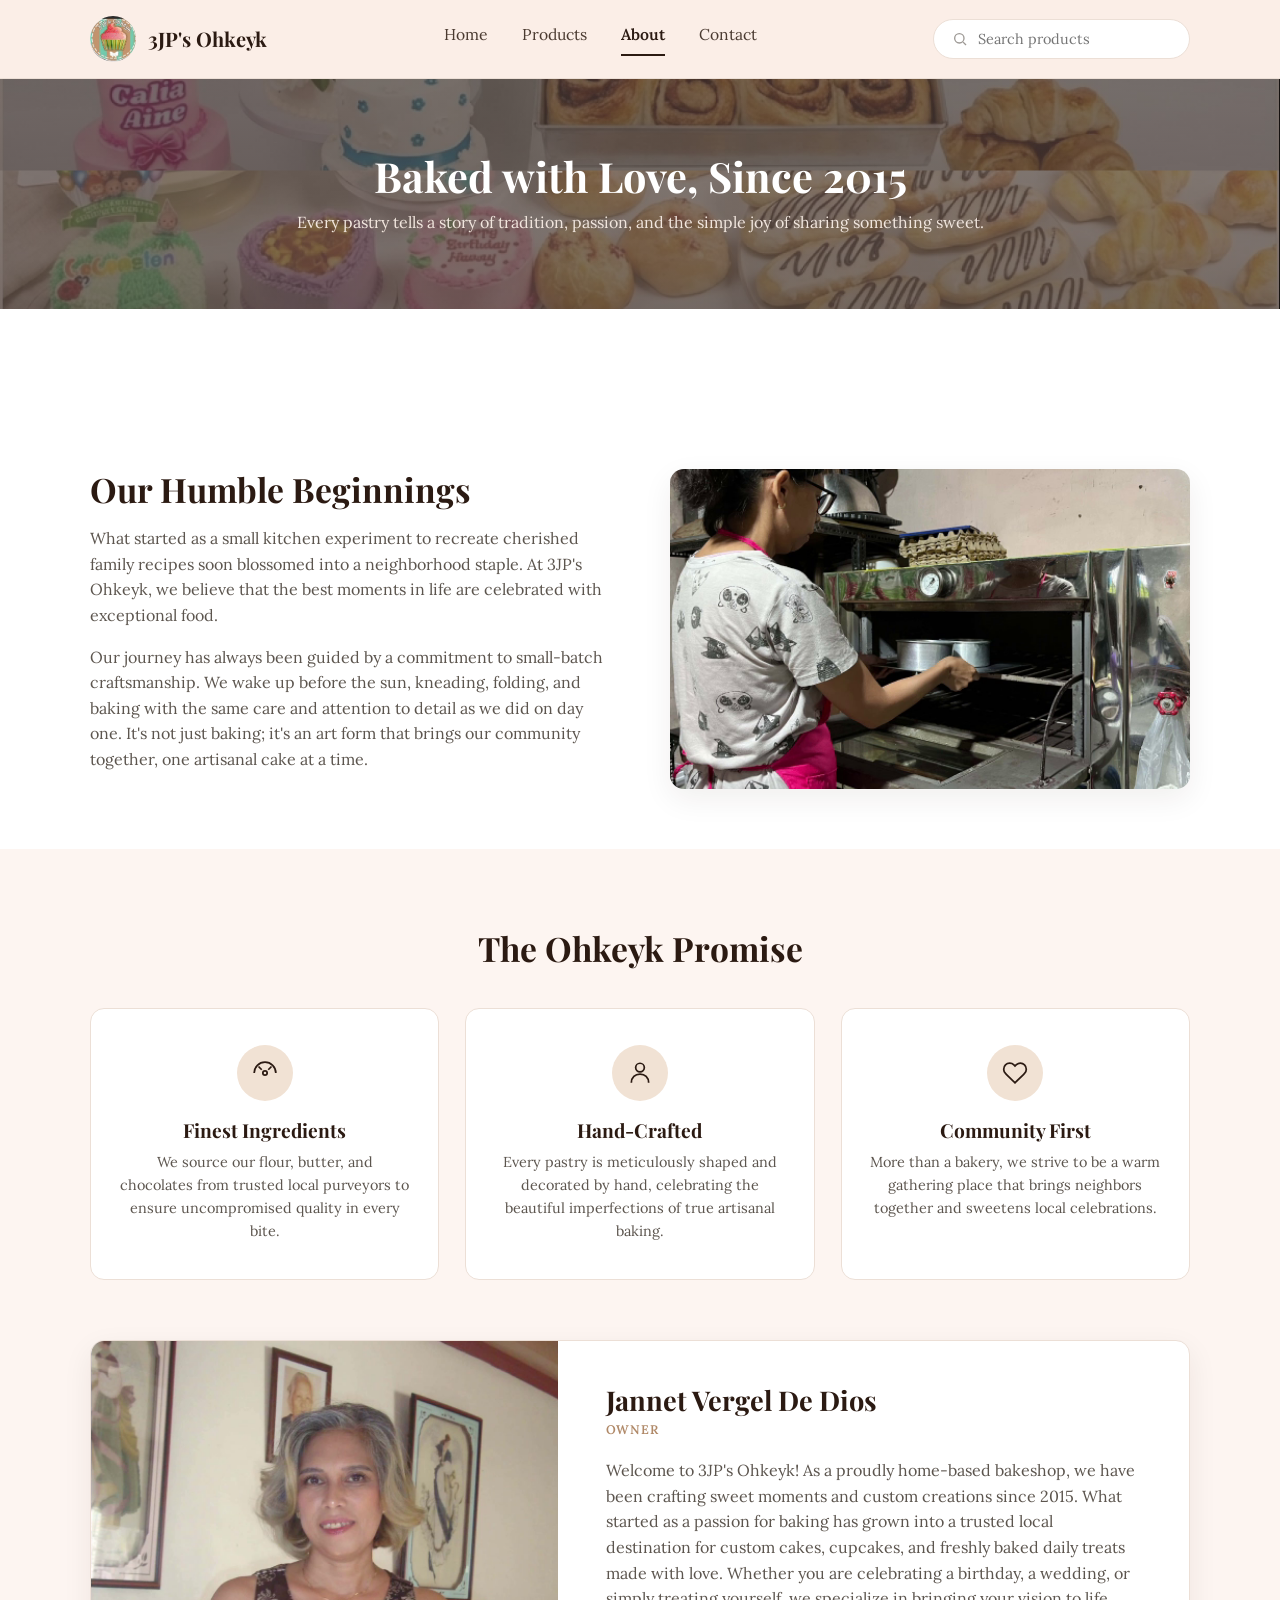
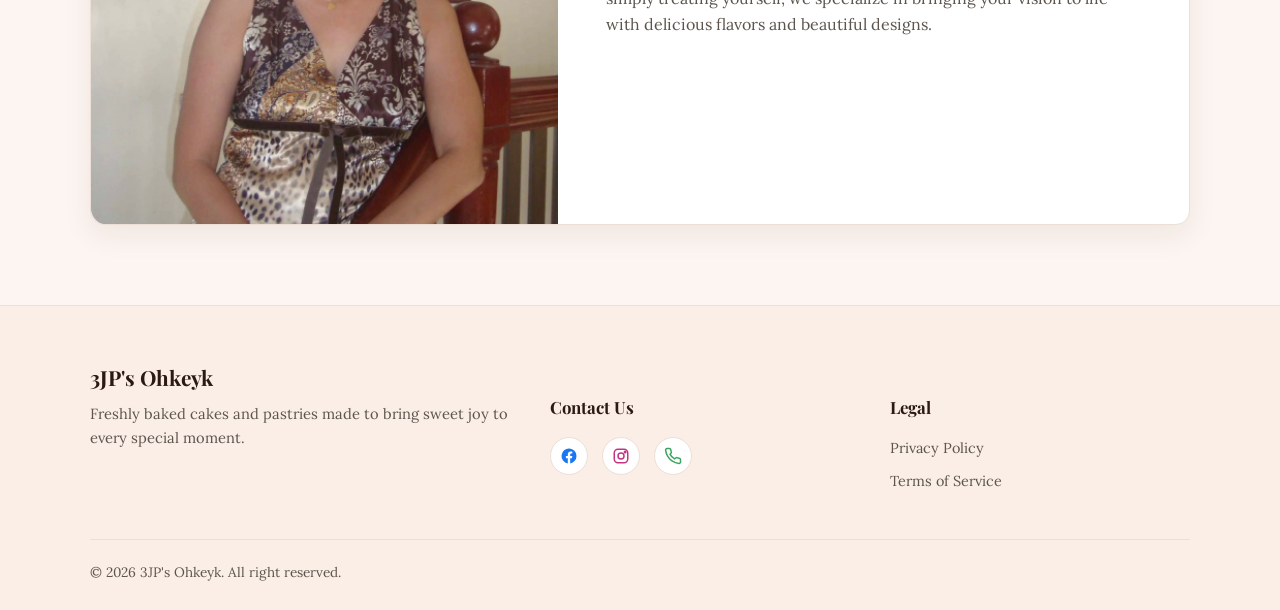
==== about.html @ d8cfd10f "Initial commit: homepage, navigation, and product pages" ====
<!DOCTYPE html>
<html lang="en">
<head>
<meta charset="UTF-8">
<meta name="viewport" content="width=device-width, initial-scale=1.0">
<title>About Us — 3JP's Ohkeyk</title>
<link rel="stylesheet" href="css/style.css">
</head>
<body>

<header class="site-header">
  <div class="container">
    <a href="index.html" class="brand">
      <img src="images/logo.png" alt="3JP's Ohkeyk logo">
      <span>3JP's Ohkeyk</span>
    </a>

    <nav class="main-nav">
      <a href="index.html">Home</a>
      <a href="products.html">Products</a>
      <a href="about.html" class="active">About</a>
      <a href="contact.html">Contact</a>
    </nav>

    <div class="search-box">
      <svg width="16" height="16" viewBox="0 0 24 24" fill="none" stroke="currentColor" stroke-width="2"><circle cx="11" cy="11" r="7"></circle><line x1="21" y1="21" x2="16.65" y2="16.65"></line></svg>
      <input type="text" placeholder="Search products">
    </div>

    <button class="nav-toggle" aria-label="Toggle navigation">
      <svg viewBox="0 0 24 24" fill="none" stroke="currentColor" stroke-width="2"><line x1="3" y1="6" x2="21" y2="6"></line><line x1="3" y1="12" x2="21" y2="12"></line><line x1="3" y1="18" x2="21" y2="18"></line></svg>
    </button>
  </div>
</header>

<section class="about-banner">
  <div class="container">
    <h1>Baked with Love, Since 2015</h1>
    <p>Every pastry tells a story of tradition, passion, and the simple joy of sharing something sweet.</p>
  </div>
</section>

<section style="padding-bottom:0;">
  <div class="container">
    <div class="about-intro">
      <div>
        <h2>Our Humble Beginnings</h2>
        <p>What started as a small kitchen experiment to recreate cherished family recipes soon blossomed into a neighborhood staple. At 3JP's Ohkeyk, we believe that the best moments in life are celebrated with exceptional food.</p>
        <p>Our journey has always been guided by a commitment to small-batch craftsmanship. We wake up before the sun, kneading, folding, and baking with the same care and attention to detail as we did on day one. It's not just baking; it's an art form that brings our community together, one artisanal cake at a time.</p>
      </div>
      <img src="images/workshop.png" alt="Baking in the kitchen">
    </div>
  </div>
</section>

<section class="section-alt">
  <div class="container">
    <div class="section-head" style="margin-bottom:10px;">
      <h2 style="font-size:2.1rem;">The Ohkeyk Promise</h2>
    </div>
    <div class="promise-grid">
      <div class="promise-card">
        <div class="icon">
          <svg width="26" height="26" viewBox="0 0 24 24" fill="none" stroke="var(--ink)" stroke-width="1.6"><path d="M2 12a10 10 0 0 1 20 0"></path><circle cx="12" cy="12" r="2"></circle><path d="M6 6l3 3M18 6l-3 3"></path></svg>
        </div>
        <h3>Finest Ingredients</h3>
        <p>We source our flour, butter, and chocolates from trusted local purveyors to ensure uncompromised quality in every bite.</p>
      </div>
      <div class="promise-card">
        <div class="icon">
          <svg width="26" height="26" viewBox="0 0 24 24" fill="none" stroke="var(--ink)" stroke-width="1.6"><path d="M4 21c0-5 3.5-8 8-8s8 3 8 8"></path><circle cx="12" cy="7" r="4"></circle></svg>
        </div>
        <h3>Hand-Crafted</h3>
        <p>Every pastry is meticulously shaped and decorated by hand, celebrating the beautiful imperfections of true artisanal baking.</p>
      </div>
      <div class="promise-card">
        <div class="icon">
          <svg width="26" height="26" viewBox="0 0 24 24" fill="none" stroke="var(--ink)" stroke-width="1.6"><path d="M20.8 4.6a5.5 5.5 0 0 0-7.8 0L12 5.6l-1-1a5.5 5.5 0 1 0-7.8 7.8l1 1L12 21l7.8-7.6 1-1a5.5 5.5 0 0 0 0-7.8z"></path></svg>
        </div>
        <h3>Community First</h3>
        <p>More than a bakery, we strive to be a warm gathering place that brings neighbors together and sweetens local celebrations.</p>
      </div>
    </div>

    <div class="owner-card">
      <img src="images/owner.png" alt="Jannet Vergel De Dios, owner">
      <div class="owner-body">
        <h3>Jannet Vergel De Dios</h3>
        <span class="owner-role">Owner</span>
        <p>Welcome to 3JP's Ohkeyk! As a proudly home-based bakeshop, we have been crafting sweet moments and custom creations since 2015. What started as a passion for baking has grown into a trusted local destination for custom cakes, cupcakes, and freshly baked daily treats made with love. Whether you are celebrating a birthday, a wedding, or simply treating yourself, we specialize in bringing your vision to life with delicious flavors and beautiful designs.</p>
      </div>
    </div>
  </div>
</section>

<footer class="site-footer">
  <div class="container">
    <div class="footer-grid">
      <div class="footer-col">
        <h4>3JP's Ohkeyk</h4>
        <p>Freshly baked cakes and pastries made to bring sweet joy to every special moment.</p>
      </div>
      <div class="footer-col">
        <h5>Contact Us</h5>
        <div class="social-row">
          <a href="https://facebook.com" aria-label="Facebook"><svg width="18" height="18" viewBox="0 0 24 24" fill="#1877F2"><path d="M22 12a10 10 0 1 0-11.6 9.9v-7H7.9V12h2.5V9.8c0-2.5 1.5-3.9 3.8-3.9 1.1 0 2.2.2 2.2.2v2.4h-1.2c-1.2 0-1.6.8-1.6 1.6V12h2.8l-.4 2.9h-2.4v7A10 10 0 0 0 22 12z"/></svg></a>
          <a href="https://instagram.com" aria-label="Instagram"><svg width="18" height="18" viewBox="0 0 24 24" fill="none" stroke="#C13584" stroke-width="2"><rect x="3" y="3" width="18" height="18" rx="5"></rect><circle cx="12" cy="12" r="4"></circle><circle cx="17.5" cy="6.5" r="1"></circle></svg></a>
          <a href="tel:+639169180803" aria-label="Phone"><svg width="18" height="18" viewBox="0 0 24 24" fill="none" stroke="#3BA55D" stroke-width="2"><path d="M22 16.92v3a2 2 0 0 1-2.18 2 19.79 19.79 0 0 1-8.63-3.07 19.5 19.5 0 0 1-6-6 19.79 19.79 0 0 1-3.07-8.67A2 2 0 0 1 4.11 2h3a2 2 0 0 1 2 1.72c.12.9.32 1.78.6 2.63a2 2 0 0 1-.45 2.11L8.09 9.91a16 16 0 0 0 6 6l1.45-1.17a2 2 0 0 1 2.11-.45c.85.28 1.73.48 2.63.6A2 2 0 0 1 22 16.92z"></path></svg></a>
        </div>
      </div>
      <div class="footer-col legal-links">
        <h5>Legal</h5>
        <a href="#">Privacy Policy</a>
        <a href="#">Terms of Service</a>
      </div>
    </div>
    <div class="footer-bottom">© 2026 3JP's Ohkeyk. All right reserved.</div>
  </div>
</footer>

<script src="js/main.js"></script>
</body>
</html>
---- css/style.css ----
@import url('https://fonts.googleapis.com/css2?family=Playfair+Display:wght@500;600;700;800&family=Lora:ital,wght@0,400;0,500;0,600;1,400&display=swap');

:root{
  --cream:        #fbeee7;
  --cream-soft:   #fdf5f1;
  --white:        #ffffff;
  --ink:          #2b1a12;
  --ink-soft:     #4a3a30;
  --body-text:    #5c554e;
  --border:       #ecdfd6;
  --tan:          #b08968;
  --tan-soft:     #f1e2d4;
  --shadow:       0 10px 30px rgba(43,26,18,0.07);
  --radius:       14px;
}

*, *::before, *::after{ box-sizing:border-box; }

html{ scroll-behavior:smooth; }

body{
  margin:0;
  font-family:'Lora', serif;
  color:var(--body-text);
  background:var(--white);
  line-height:1.6;
  -webkit-font-smoothing:antialiased;
}

h1,h2,h3,h4{
  font-family:'Playfair Display', serif;
  color:var(--ink);
  margin:0 0 .5em;
  line-height:1.15;
  font-weight:700;
}

p{ margin:0 0 1em; }

a{ color:inherit; text-decoration:none; }

img{ max-width:100%; display:block; }

.container{
  max-width:1180px;
  margin:0 auto;
  padding:0 40px;
}

/* ---------- Buttons ---------- */
.btn{
  display:inline-block;
  padding:14px 30px;
  border-radius:30px;
  font-family:'Lora', serif;
  font-weight:600;
  font-size:0.95rem;
  cursor:pointer;
  border:1px solid transparent;
  transition:transform .18s ease, box-shadow .18s ease, background .18s ease;
}
.btn:hover{ transform:translateY(-2px); }

.btn-dark{
  background:var(--ink);
  color:var(--white);
}
.btn-dark:hover{ background:#3c2718; box-shadow:0 10px 22px rgba(43,26,18,.25); }

.btn-outline{
  background:var(--white);
  color:var(--ink);
  border:1px solid var(--border);
}
.btn-outline:hover{ box-shadow:0 10px 22px rgba(43,26,18,.1); }

.btn-pill-toggle{
  padding:12px 26px;
  border-radius:30px;
  font-weight:600;
  border:1px solid var(--border);
  background:var(--white);
  color:var(--ink-soft);
  cursor:pointer;
  font-family:'Lora',serif;
  font-size:.95rem;
}
.btn-pill-toggle.active{
  background:var(--ink);
  color:var(--white);
  border-color:var(--ink);
}

/* ---------- Header ---------- */
.site-header{
  background:var(--cream);
  border-bottom:1px solid var(--border);
  position:sticky;
  top:0;
  z-index:50;
}
.site-header .container{
  display:flex;
  align-items:center;
  justify-content:space-between;
  padding-top:16px;
  padding-bottom:16px;
  gap:24px;
}
.brand{
  display:flex;
  align-items:center;
  gap:12px;
}
.brand img{
  width:46px;
  height:46px;
  border-radius:50%;
  object-fit:cover;
}
.brand span{
  font-family:'Playfair Display', serif;
  font-weight:700;
  font-size:1.25rem;
  color:var(--ink);
  white-space:nowrap;
}

.main-nav{
  display:flex;
  align-items:center;
  gap:34px;
}
.main-nav a{
  font-size:.98rem;
  color:var(--ink-soft);
  padding-bottom:6px;
  border-bottom:2px solid transparent;
  transition:color .15s ease, border-color .15s ease;
}
.main-nav a:hover{ color:var(--ink); }
.main-nav a.active{
  color:var(--ink);
  font-weight:600;
  border-bottom-color:var(--ink);
}

.search-box{
  display:flex;
  align-items:center;
  gap:8px;
  background:var(--white);
  border:1px solid var(--border);
  border-radius:30px;
  padding:9px 18px;
  min-width:190px;
}
.search-box input{
  border:none;
  outline:none;
  font-family:'Lora', serif;
  font-size:.9rem;
  background:transparent;
  width:100%;
  color:var(--ink-soft);
}
.search-box svg{ flex:none; opacity:.6; }

.nav-toggle{
  display:none;
  background:none;
  border:none;
  cursor:pointer;
  padding:6px;
}
.nav-toggle svg{ width:26px; height:26px; }

/* ---------- Hero ---------- */
.hero{
  position:relative;
  background-image:
    linear-gradient(180deg, rgba(251,238,231,.55) 0%, rgba(251,238,231,.86) 55%, rgba(251,238,231,.98) 100%),
    url('../images/hero-band.png');
  background-size:cover;
  background-position:center 30%;
  background-repeat:no-repeat;
  padding:90px 0 70px;
  text-align:center;
}
.hero h1{
  font-size:3.1rem;
  max-width:900px;
  margin:0 auto 24px;
}
.hero p{
  max-width:700px;
  margin:0 auto 32px;
  font-size:1.05rem;
  color:var(--ink-soft);
}
.hero-actions{
  display:flex;
  justify-content:center;
  gap:16px;
}

/* ---------- Section headings ---------- */
.section-head{
  text-align:center;
  max-width:640px;
  margin:0 auto 50px;
}
.section-head h2{ font-size:2.6rem; margin-bottom:14px; }
.section-head p{ color:var(--body-text); }

section{ padding:80px 0; }
.section-alt{ background:var(--cream-soft); }

/* ---------- Favorites (home) ---------- */
.favorites-grid{
  display:grid;
  grid-template-columns:1.05fr .95fr;
  gap:26px;
}
.fav-card{
  background:var(--white);
  border-radius:var(--radius);
  overflow:hidden;
  box-shadow:var(--shadow);
  border:1px solid var(--border);
  display:flex;
  flex-direction:column;
}
.fav-card img{ width:100%; height:260px; object-fit:cover; }
.fav-card .fav-body{ padding:22px 24px; }
.favorites-grid > .fav-card img{ height:100%; min-height:420px; flex:1; }
.favorites-grid > .fav-card{ height:100%; }
.fav-card h3{ font-size:1.35rem; margin-bottom:8px; }
.fav-card p{ font-size:.93rem; margin-bottom:0; }

.fav-card.horizontal{
  display:grid;
  grid-template-columns:1fr 1fr;
  align-items:stretch;
}
.fav-card.horizontal img{ height:100%; }
.fav-card.horizontal .fav-body{ display:flex; flex-direction:column; justify-content:center; }

.favorites-col{ display:flex; flex-direction:column; gap:26px; }

.view-menu-wrap{ text-align:center; margin-top:50px; }

/* ---------- Product grid (shared) ---------- */
.tabs{
  display:flex;
  justify-content:center;
  gap:14px;
  margin-bottom:46px;
}

.product-grid{
  display:grid;
  grid-template-columns:repeat(4, 1fr);
  gap:26px;
}
.product-card{
  background:var(--white);
  border:1px solid var(--border);
  border-radius:var(--radius);
  overflow:hidden;
  box-shadow:var(--shadow);
  display:flex;
  flex-direction:column;
}
.product-card img{
  width:100%;
  height:170px;
  object-fit:cover;
}
.product-card .pc-body{
  padding:18px 20px 20px;
  display:flex;
  flex-direction:column;
  flex:1;
}
.product-card h3{ font-size:1.05rem; margin-bottom:8px; }
.product-card p{
  font-size:.85rem;
  color:var(--body-text);
  flex:1;
  margin-bottom:14px;
}
.product-card .price{
  font-size:.85rem;
  font-weight:600;
  color:var(--ink);
  align-self:flex-end;
}

.product-panel{ display:none; }
.product-panel.active{ display:block; }

/* ---------- About page ---------- */
.about-banner{
  position:relative;
  height:230px;
  background-image:
    linear-gradient(180deg, rgba(20,12,8,.35), rgba(20,12,8,.5)),
    url('../images/about-hero-band.png');
  background-size:cover;
  background-position:center;
  display:flex;
  align-items:center;
  justify-content:center;
  text-align:center;
  color:var(--white);
}
.about-banner h1{ color:var(--white); font-size:2.6rem; margin-bottom:10px; }
.about-banner p{ color:#f1e6de; margin:0; }

.about-intro{
  display:grid;
  grid-template-columns:1fr 1fr;
  gap:60px;
  align-items:center;
  padding:80px 0 60px;
}
.about-intro h2{ font-size:2.1rem; margin-bottom:18px; }
.about-intro img{ border-radius:var(--radius); box-shadow:var(--shadow); width:100%; height:320px; object-fit:cover; }

.promise-grid{
  display:grid;
  grid-template-columns:repeat(3,1fr);
  gap:26px;
  margin-top:40px;
}
.promise-card{
  background:var(--white);
  border:1px solid var(--border);
  border-radius:var(--radius);
  padding:36px 28px;
  text-align:center;
}
.promise-card .icon{
  width:56px;
  height:56px;
  border-radius:50%;
  background:var(--tan-soft);
  display:flex;
  align-items:center;
  justify-content:center;
  margin:0 auto 18px;
}
.promise-card h3{ font-size:1.2rem; margin-bottom:10px; }
.promise-card p{ font-size:.9rem; margin-bottom:0; }

.owner-card{
  display:grid;
  grid-template-columns:.85fr 1.15fr;
  background:var(--white);
  border:1px solid var(--border);
  border-radius:var(--radius);
  overflow:hidden;
  box-shadow:var(--shadow);
  margin:60px 0 0;
}
.owner-card img{ width:100%; height:100%; object-fit:cover; min-height:320px; }
.owner-card .owner-body{ padding:44px 48px; }
.owner-card h3{ font-size:1.7rem; margin-bottom:4px; }
.owner-role{
  text-transform:uppercase;
  letter-spacing:.06em;
  font-size:.78rem;
  color:var(--tan);
  font-weight:600;
  margin-bottom:18px;
  display:block;
}

/* ---------- Contact page ---------- */
.contact-wrap{
  display:grid;
  grid-template-columns:1.3fr .8fr;
  gap:30px;
  align-items:start;
}
.contact-form{
  background:var(--white);
  border:1px solid var(--border);
  border-radius:var(--radius);
  padding:40px;
  box-shadow:var(--shadow);
}
.form-row{
  display:grid;
  grid-template-columns:1fr 1fr;
  gap:20px;
  margin-bottom:20px;
}
.field label{
  display:block;
  font-size:.88rem;
  font-weight:600;
  color:var(--ink);
  margin-bottom:8px;
}
.field input, .field textarea{
  width:100%;
  border:1px solid var(--border);
  border-radius:8px;
  padding:12px 14px;
  font-family:'Lora', serif;
  font-size:.92rem;
  color:var(--ink-soft);
  outline:none;
  background:var(--cream-soft);
}
.field input:focus, .field textarea:focus{
  border-color:var(--tan);
  background:var(--white);
}
.field textarea{ resize:vertical; min-height:130px; }
.field.full{ margin-bottom:24px; }

.contact-info{
  background:var(--tan-soft);
  border-radius:var(--radius);
  padding:38px 34px;
}
.contact-info h3{ font-size:1.3rem; margin-bottom:24px; }
.info-item{
  display:flex;
  gap:14px;
  align-items:flex-start;
  margin-bottom:22px;
}
.info-item:last-child{ margin-bottom:0; }
.info-icon{
  width:38px;
  height:38px;
  border-radius:50%;
  background:var(--white);
  display:flex;
  align-items:center;
  justify-content:center;
  flex:none;
}
.info-item h4{
  font-family:'Lora', serif;
  font-size:.92rem;
  font-weight:700;
  color:var(--ink);
  margin:0 0 3px;
}
.info-item p{ margin:0; font-size:.9rem; }

/* ---------- Footer ---------- */
.site-footer{
  background:var(--cream);
  border-top:1px solid var(--border);
  padding:60px 0 26px;
  margin-top:0;
}
.footer-grid{
  display:grid;
  grid-template-columns:1.4fr 1fr 1fr;
  gap:40px;
  padding-bottom:36px;
}
.footer-grid h4{ font-size:1.3rem; margin-bottom:12px; }
.footer-grid p{ font-size:.92rem; }
.footer-col h5{
  font-family:'Playfair Display', serif;
  font-size:1.05rem;
  color:var(--ink);
  margin-bottom:16px;
}
.social-row{ display:flex; gap:14px; }
.social-row a{
  width:38px; height:38px;
  border-radius:50%;
  background:var(--white);
  display:flex; align-items:center; justify-content:center;
  border:1px solid var(--border);
}
.legal-links a{
  display:block;
  font-size:.9rem;
  color:var(--body-text);
  margin-bottom:10px;
}
.legal-links a:hover{ color:var(--ink); }
.footer-bottom{
  border-top:1px solid var(--border);
  padding-top:22px;
  font-size:.85rem;
  color:var(--body-text);
}

/* ---------- Responsive ---------- */
@media (max-width: 980px){
  .main-nav{
    display:none;
    position:absolute;
    top:100%;
    left:0;
    right:0;
    background:var(--cream);
    border-bottom:1px solid var(--border);
    flex-direction:column;
    align-items:flex-start;
    gap:0;
    padding:10px 40px 20px;
  }
  .main-nav.open{ display:flex; }
  .main-nav a{ padding:10px 0; width:100%; border-bottom:none; }
  .search-box{ display:none; }
  .nav-toggle{ display:block; }
  .hero h1{ font-size:2.3rem; }
  .favorites-grid{ grid-template-columns:1fr; }
  .fav-card.horizontal{ grid-template-columns:1fr; }
  .fav-card.horizontal img{ height:220px; }
  .product-grid{ grid-template-columns:repeat(2,1fr); }
  .about-intro{ grid-template-columns:1fr; }
  .owner-card{ grid-template-columns:1fr; }
  .owner-card img{ min-height:260px; }
  .contact-wrap{ grid-template-columns:1fr; }
  .form-row{ grid-template-columns:1fr; }
  .footer-grid{ grid-template-columns:1fr; gap:30px; }
  .promise-grid{ grid-template-columns:1fr; }
}
@media (max-width: 560px){
  .container{ padding:0 20px; }
  .hero{ padding:60px 0 50px; }
  .hero h1{ font-size:1.85rem; }
  .hero-actions{ flex-direction:column; align-items:center; }
  .product-grid{ grid-template-columns:1fr; }
  .section-head h2{ font-size:2rem; }
}
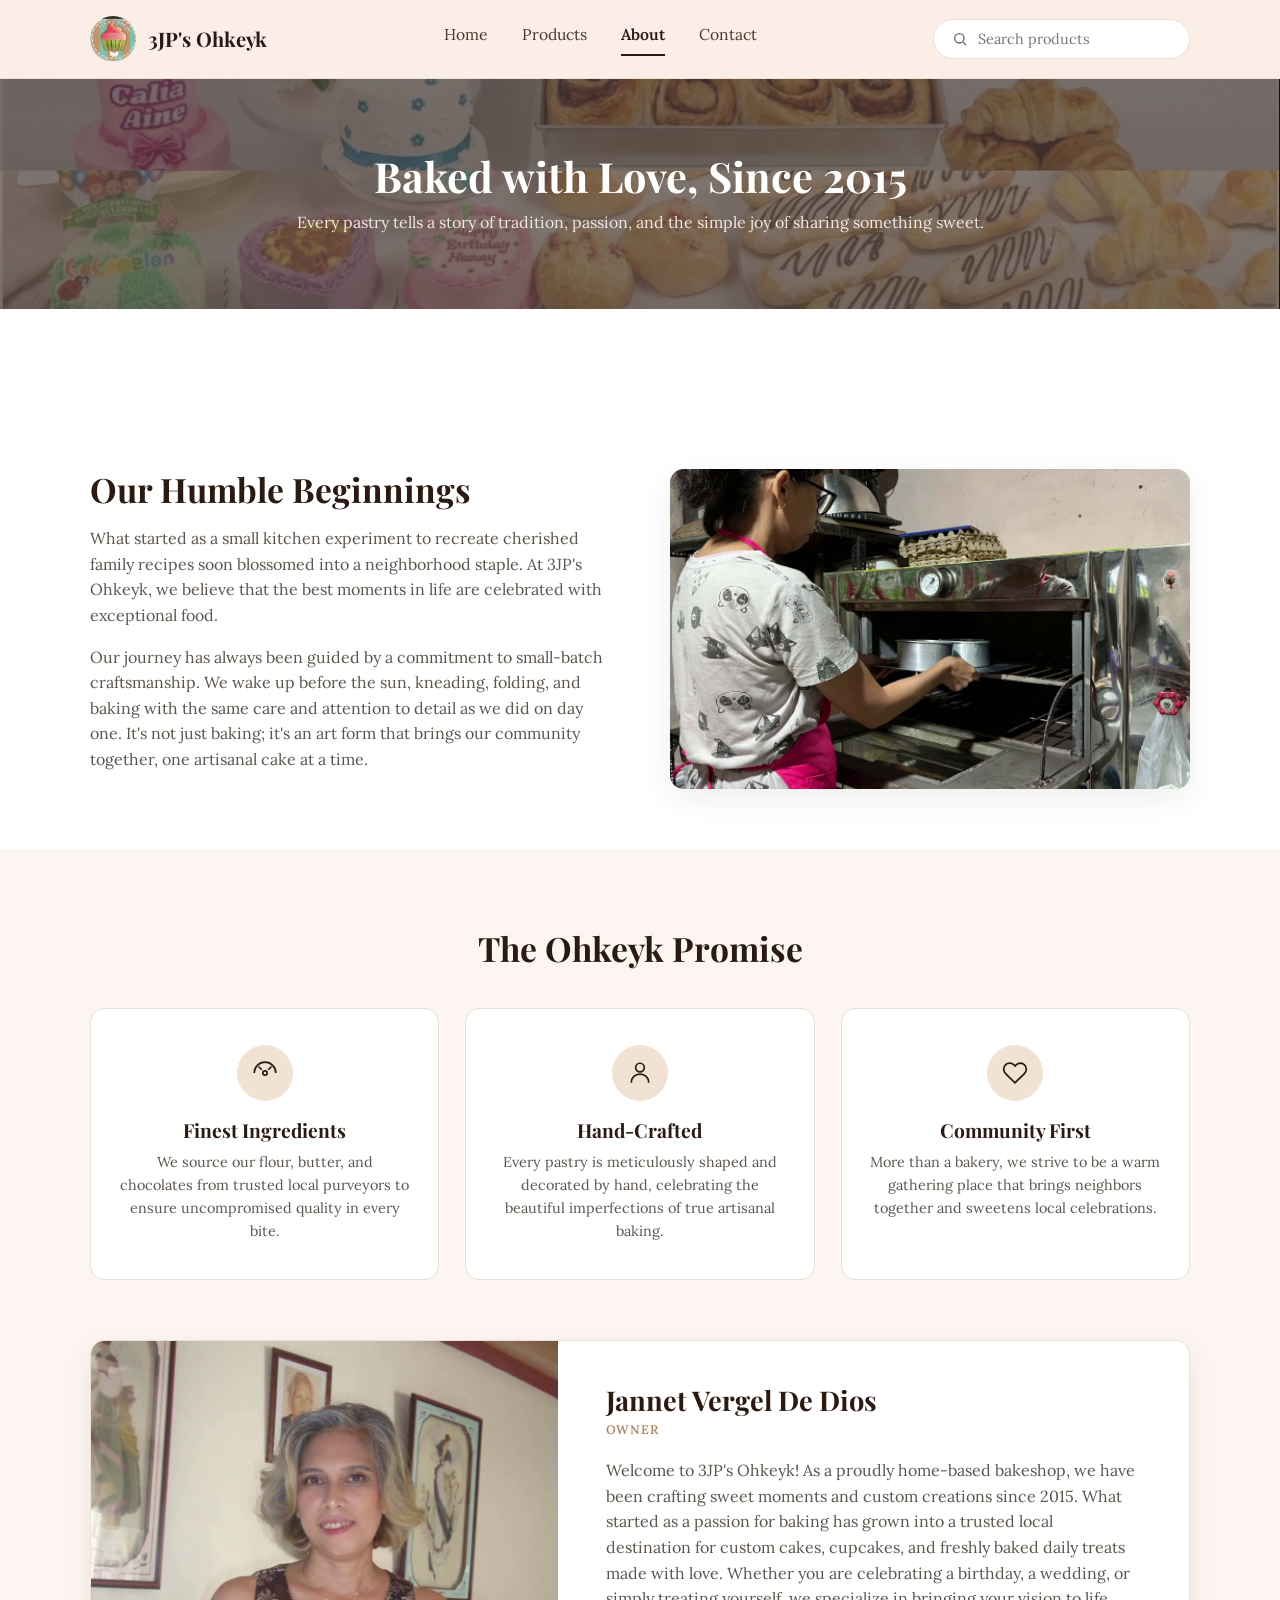
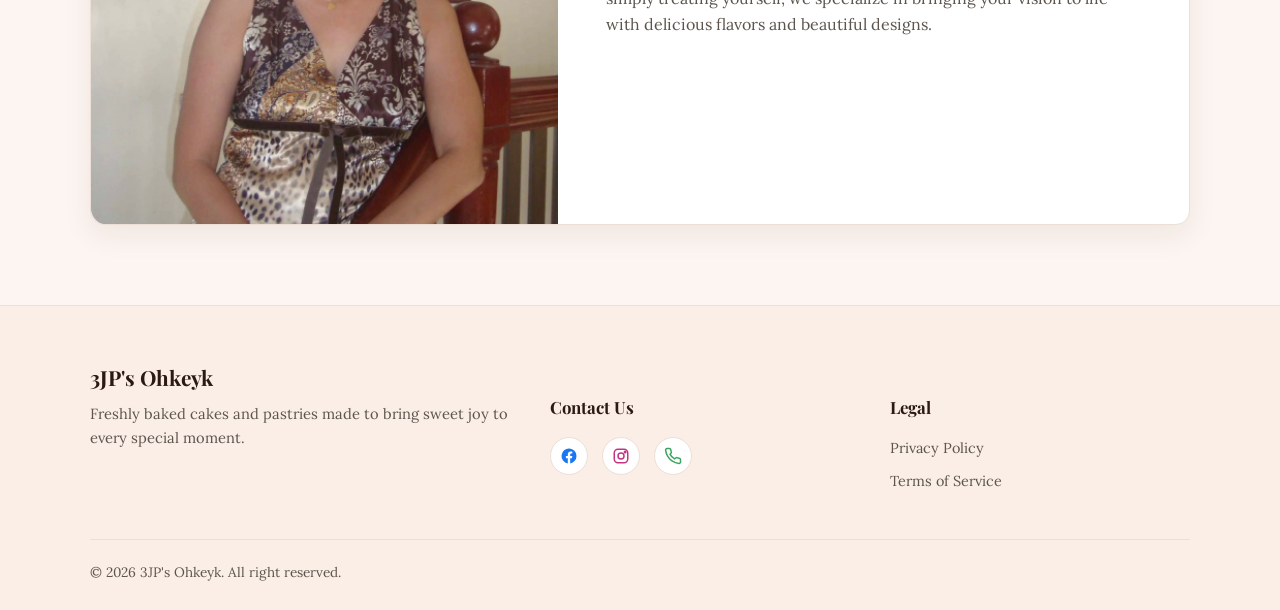
==== commit 369832e8: "Add files via upload" ====
--- a/about.html
+++ b/about.html
@@ -22,10 +22,12 @@
       <a href="contact.html">Contact</a>
     </nav>
 
-    <div class="search-box">
-      <svg width="16" height="16" viewBox="0 0 24 24" fill="none" stroke="currentColor" stroke-width="2"><circle cx="11" cy="11" r="7"></circle><line x1="21" y1="21" x2="16.65" y2="16.65"></line></svg>
-      <input type="text" placeholder="Search products">
-    </div>
+    <form class="search-box" id="siteSearchForm" role="search">
+      <button type="submit" aria-label="Search" style="background:none;border:none;padding:0;cursor:pointer;display:flex;">
+        <svg width="16" height="16" viewBox="0 0 24 24" fill="none" stroke="currentColor" stroke-width="2"><circle cx="11" cy="11" r="7"></circle><line x1="21" y1="21" x2="16.65" y2="16.65"></line></svg>
+      </button>
+      <input type="text" id="siteSearchInput" name="search" placeholder="Search products" autocomplete="off">
+    </form>
 
     <button class="nav-toggle" aria-label="Toggle navigation">
       <svg viewBox="0 0 24 24" fill="none" stroke="currentColor" stroke-width="2"><line x1="3" y1="6" x2="21" y2="6"></line><line x1="3" y1="12" x2="21" y2="12"></line><line x1="3" y1="18" x2="21" y2="18"></line></svg>
--- a/css/style.css
+++ b/css/style.css
@@ -537,3 +537,4 @@
   .product-grid{ grid-template-columns:1fr; }
   .section-head h2{ font-size:2rem; }
 }
+
